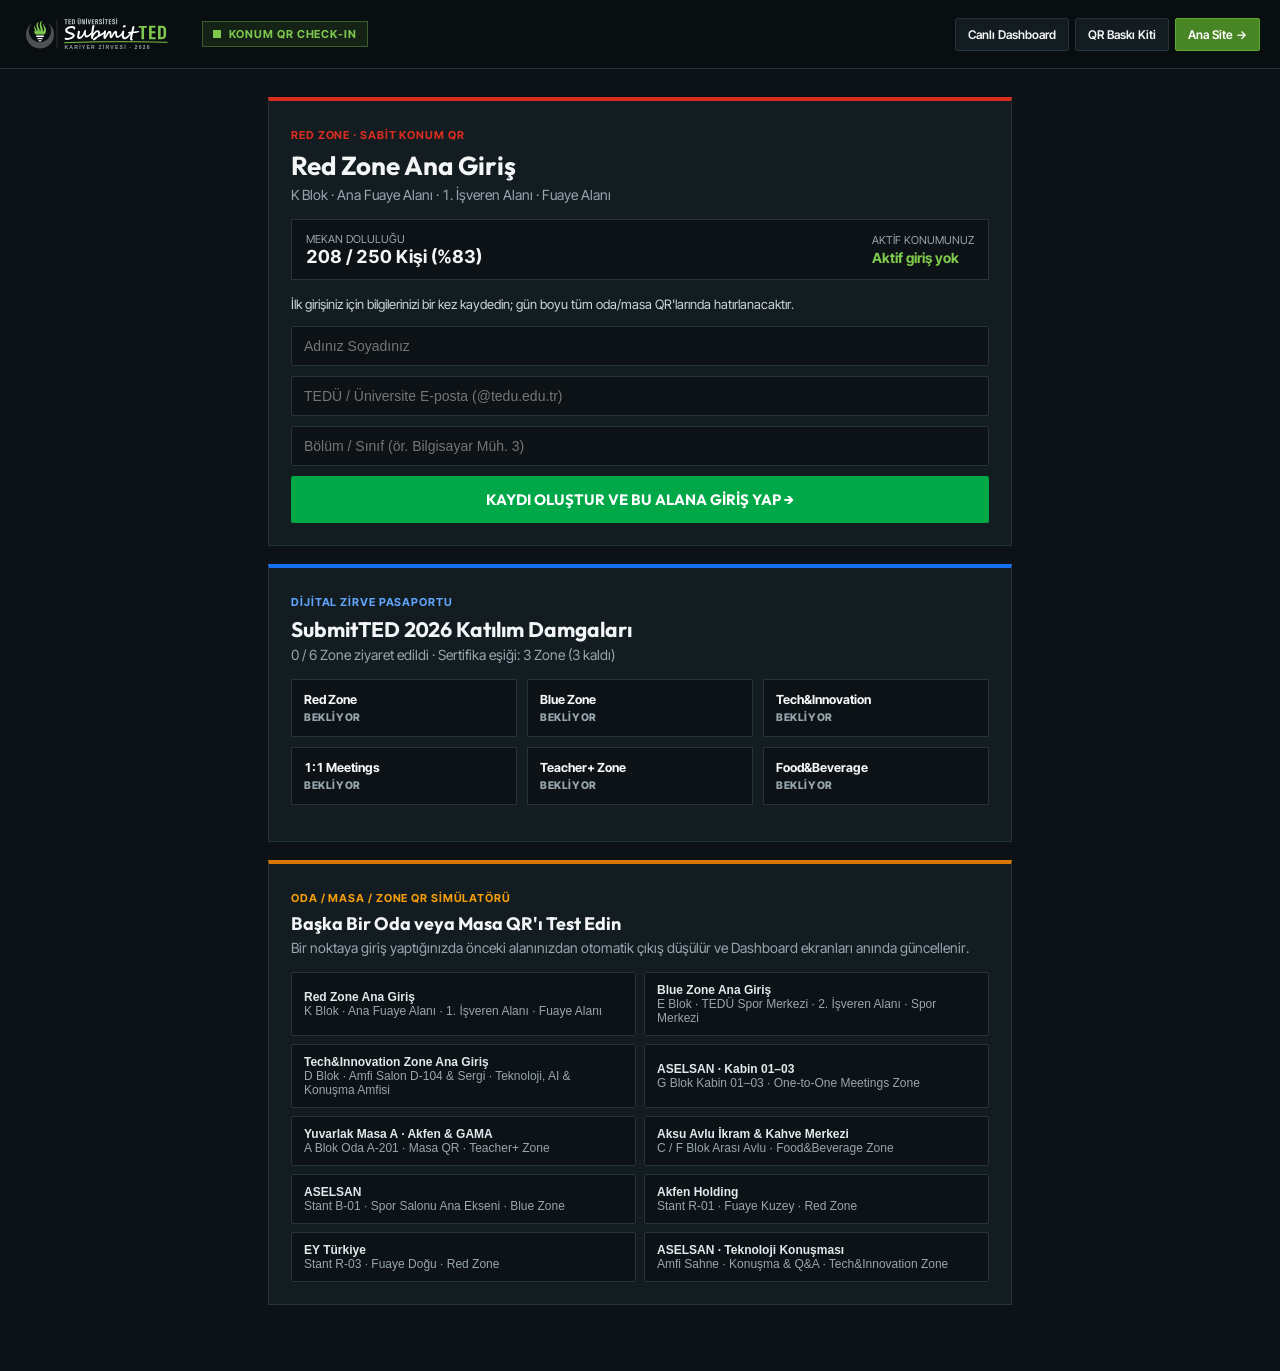
==== checkin.html @ 3219b8c6 "Implement SubmitTED V2: video intro curtain, 6-Zone 3D map, occupancy dashboard, QR check-in passpor" ====
<!DOCTYPE html>
<html lang="tr">
<head>
  <meta charset="UTF-8">
  <meta name="viewport" content="width=device-width, initial-scale=1.0">
  <title>Konum QR Check-in & Zirve Pasaportu | SubmitTED 2026</title>
  <meta name="description" content="SubmitTED 2026 oda, masa ve Zone bazlı QR giriş-çıkış ekranı ve Dijital Zirve Pasaportu.">
  <link rel="icon" type="image/svg+xml" href="assets/submitted-mark.svg">
  <link rel="preconnect" href="https://fonts.googleapis.com">
  <link rel="preconnect" href="https://fonts.gstatic.com" crossorigin>
  <link href="https://fonts.googleapis.com/css2?family=Inter+Tight:wght@400;500;600;700&family=Outfit:wght@500;600;700;800&display=swap" rel="stylesheet">
  <link rel="stylesheet" href="dashboard.css?v=20261124b">
  <style>
    .checkin-wrap { max-width: 780px; margin: 28px auto 48px; padding: 0 18px; }
    .checkin-card {
      background: #131c21; border: 1px solid #25333c; border-top: 4px solid var(--zone-accent, #7dc84d);
      padding: 22px; margin-bottom: 18px;
    }
    .checkin-kicker { font-size: 11px; font-weight: 700; letter-spacing: 0.9px; color: #7dc84d; text-transform: uppercase; }
    .checkin-title { margin: 6px 0 4px; font-family: 'Outfit', sans-serif; font-size: 26px; }
    .checkin-sub { margin: 0 0 16px; color: #98a6b0; font-size: 14px; }
    .checkin-status-bar {
      display: flex; align-items: center; justify-content: space-between; gap: 12px; flex-wrap: wrap;
      background: #0c1215; border: 1px solid #25333c; padding: 12px 14px; margin-bottom: 16px;
    }
    .checkin-form { display: grid; gap: 10px; }
    .checkin-form input, .checkin-form select {
      background: #0c1215; border: 1px solid #25333c; color: #fff; padding: 11px 12px; font-size: 14px; border-radius: 2px;
    }
    .checkin-btn-primary {
      width: 100%; border: none; background: #00a847; color: #fff; padding: 14px 18px;
      font-family: 'Outfit', sans-serif; font-size: 15px; font-weight: 700; cursor: pointer; border-radius: 2px;
    }
    .checkin-btn-primary:hover { background: #149649; }
    .checkin-btn-secondary {
      width: 100%; border: 1px solid #25333c; background: #19242b; color: #fff; padding: 12px 16px;
      font-size: 13.5px; font-weight: 600; cursor: pointer; border-radius: 2px; margin-top: 8px;
    }
    .checkin-feedback {
      margin-top: 12px; padding: 12px 14px; background: rgba(0, 168, 71, 0.14);
      border: 1px solid #00a847; color: #b7f5cf; font-size: 13.5px; line-height: 1.5;
    }
    .passport-grid {
      display: grid; grid-template-columns: repeat(3, minmax(0, 1fr)); gap: 10px; margin: 14px 0;
    }
    .stamp-box {
      border: 1px solid #25333c; background: #0c1215; padding: 12px; font-size: 12.5px;
    }
    .stamp-box.is-stamped {
      border-color: #7dc84d; background: rgba(125, 200, 77, 0.1);
    }
    .stamp-state { font-size: 10.5px; font-weight: 800; letter-spacing: 0.6px; display: block; margin-top: 4px; color: #98a6b0; }
    .stamp-box.is-stamped .stamp-state { color: #7dc84d; }
    .cert-banner {
      padding: 14px; background: linear-gradient(90deg, #102a1d 0%, #16232e 100%);
      border: 1px solid #7dc84d; display: flex; justify-content: space-between; align-items: center; gap: 12px; flex-wrap: wrap;
    }
    .loc-quick-grid {
      display: grid; grid-template-columns: repeat(2, minmax(0, 1fr)); gap: 8px; margin-top: 12px;
    }
    .loc-chip-btn {
      text-align: left; background: #0c1215; border: 1px solid #25333c; color: #e2e8ec;
      padding: 10px 12px; font-size: 12px; cursor: pointer; border-radius: 2px;
    }
    .loc-chip-btn:hover { border-color: #7dc84d; }
    @media (max-width: 640px) {
      .passport-grid, .loc-quick-grid { grid-template-columns: 1fr; }
    }
  </style>
</head>
<body class="dash-body">

  <header class="dash-topbar">
    <div class="dash-container dash-topbar-inner">
      <div class="dash-brand-group">
        <a href="index.html"><img src="assets/submitted-logo-white.svg" alt="SubmitTED Logo" class="dash-logo"></a>
        <div class="dash-env-tag"><span class="pulse-dot"></span><span>KONUM QR CHECK-IN</span></div>
      </div>
      <div class="dash-actions">
        <a href="dashboard.html" class="dash-btn">Canlı Dashboard</a>
        <a href="qr-kit.html" class="dash-btn">QR Baskı Kiti</a>
        <a href="index.html" class="dash-btn dash-btn-accent">Ana Site →</a>
      </div>
    </div>
  </header>

  <main class="checkin-wrap">
    <!-- Scanned Location Card -->
    <section class="checkin-card" id="loc-card">
      <span class="checkin-kicker" id="loc-kicker">OKUTULAN NOKTA</span>
      <h1 class="checkin-title" id="loc-title">Red Zone Ana Giriş</h1>
      <p class="checkin-sub" id="loc-sub">K Blok · Ana Fuaye Alanı</p>

      <div class="checkin-status-bar">
        <div>
          <small style="color:#98a6b0;display:block;font-size:11px;">MEKAN DOLULUĞU</small>
          <strong id="loc-occ-text" style="font-size:18px;">208 / 250 Kişi (%83)</strong>
        </div>
        <div>
          <small style="color:#98a6b0;display:block;font-size:11px;">AKTİF KONUMUNUZ</small>
          <strong id="current-pos-text" style="font-size:14px;color:#7dc84d;">Henüz giriş yapılmadı</strong>
        </div>
      </div>

      <!-- One-Time Attendee Registration if not stored yet -->
      <form id="quick-register-form" class="checkin-form" hidden>
        <p style="margin:0 0 4px;font-size:13px;color:#cbd5dc;">İlk girişiniz için bilgilerinizi bir kez kaydedin; gün boyu tüm oda/masa QR'larında hatırlanacaktır.</p>
        <input type="text" id="reg-name" placeholder="Adınız Soyadınız" required>
        <input type="email" id="reg-email" placeholder="TEDÜ / Üniversite E-posta (@tedu.edu.tr)" required>
        <input type="text" id="reg-dept" placeholder="Bölüm / Sınıf (ör. Bilgisayar Müh. 3)" required>
        <button type="submit" class="checkin-btn-primary">KAYDI OLUŞTUR VE BU ALANA GİRİŞ YAP →</button>
      </form>

      <!-- Instant Check-In / Out Controls when registered -->
      <div id="checkin-action-area" hidden>
        <div style="font-size:13px;color:#cbd5dc;margin-bottom:10px;">
          Katılımcı: <strong id="attendee-badge-name" style="color:#fff;"></strong>
        </div>
        <button type="button" id="do-checkin-btn" class="checkin-btn-primary">BU NOKTAYA GİRİŞ YAP (CHECK-IN) →</button>
        <button type="button" id="do-checkout-btn" class="checkin-btn-secondary" hidden>Şu Anki Konumdan Çıkış Yap (Check-out)</button>
      </div>

      <div class="checkin-feedback" id="checkin-feedback" hidden></div>
    </section>

    <!-- Digital Summit Passport -->
    <section class="checkin-card" style="--zone-accent:#1570EF;">
      <span class="checkin-kicker" style="color:#60a5fa;">DİJİTAL ZİRVE PASAPORTU</span>
      <h2 style="margin:6px 0 4px;font-family:'Outfit',sans-serif;font-size:21px;">SubmitTED 2026 Katılım Damgaları</h2>
      <p class="checkin-sub" id="passport-progress-text">En az 3 farklı Zone QR'ı okutarak dijital katılım sertifikanızı aktif edin.</p>

      <div class="passport-grid" id="passport-grid"></div>

      <div class="cert-banner" id="cert-banner" hidden>
        <div>
          <strong style="color:#7dc84d;display:block;font-size:14px;">SERTİFİKA HAKKI KAZANILDI</strong>
          <span style="font-size:12.5px;color:#dce4ea;">SubmitTED 2026 Resmi Katılım Sertifikası ve Kariyer Çekilişi aktif.</span>
        </div>
        <button type="button" id="open-cert-btn" class="dash-btn dash-btn-accent">Sertifikamı Göster</button>
      </div>
    </section>

    <!-- Switch Location (For Simulating Scanning Different Doors/Tables/Stands) -->
    <section class="checkin-card" style="--zone-accent:#D97706;">
      <span class="checkin-kicker" style="color:#f59e0b;">ODA / MASA / ZONE QR SİMÜLATÖRÜ</span>
      <h3 style="margin:6px 0 4px;font-family:'Outfit',sans-serif;font-size:18px;">Başka Bir Oda veya Masa QR'ı Test Edin</h3>
      <p class="checkin-sub">Bir noktaya giriş yaptığınızda önceki alanınızdan otomatik çıkış düşülür ve Dashboard ekranları anında güncellenir.</p>
      <div class="loc-quick-grid" id="loc-quick-grid"></div>
    </section>
  </main>

  <script src="telemetry.js?v=20261124a"></script>
  <script>
    (function () {
      const api = window.SubmitTEDTelemetry;
      if (!api) return;

      const params = new URLSearchParams(window.location.search);
      let currentLocId = params.get('loc') && api.LOCATIONS[params.get('loc')] ? params.get('loc') : 'red-zone';

      const locCardEl = document.getElementById('loc-card');
      const locKickerEl = document.getElementById('loc-kicker');
      const locTitleEl = document.getElementById('loc-title');
      const locSubEl = document.getElementById('loc-sub');
      const locOccTextEl = document.getElementById('loc-occ-text');
      const currentPosTextEl = document.getElementById('current-pos-text');
      const regFormEl = document.getElementById('quick-register-form');
      const actionAreaEl = document.getElementById('checkin-action-area');
      const attendeeNameEl = document.getElementById('attendee-badge-name');
      const checkInBtn = document.getElementById('do-checkin-btn');
      const checkOutBtn = document.getElementById('do-checkout-btn');
      const feedbackEl = document.getElementById('checkin-feedback');
      const passportGridEl = document.getElementById('passport-grid');
      const passportProgressEl = document.getElementById('passport-progress-text');
      const certBannerEl = document.getElementById('cert-banner');
      const locQuickGridEl = document.getElementById('loc-quick-grid');

      function renderPage(snap) {
        const loc = api.LOCATIONS[currentLocId] || api.LOCATIONS['red-zone'];
        const zone = snap.zonesById[loc.zoneId];
        locCardEl.style.setProperty('--zone-accent', zone.color);
        locKickerEl.textContent = `${zone.name.toUpperCase()} · SABİT KONUM QR`;
        locKickerEl.style.color = zone.color;
        locTitleEl.textContent = loc.title;
        locSubEl.textContent = loc.subTitle;

        if (loc.companyId) {
          const comp = zone.companies.find((c) => c.id === loc.companyId);
          locOccTextEl.textContent = comp ? `${comp.count} / ${comp.capacity} Kişi (%${comp.pct})` : `${zone.count} / ${zone.capacity}`;
        } else {
          locOccTextEl.textContent = `${zone.count} / ${zone.capacity} Kişi (%${zone.pct})`;
        }

        const activeLoc = snap.passport.currentLocId ? api.LOCATIONS[snap.passport.currentLocId] : null;
        currentPosTextEl.textContent = activeLoc ? `${activeLoc.title} (İçeride)` : 'Aktif giriş yok';

        if (!snap.attendee) {
          regFormEl.hidden = false;
          actionAreaEl.hidden = true;
        } else {
          regFormEl.hidden = true;
          actionAreaEl.hidden = false;
          attendeeNameEl.textContent = `${snap.attendee.name} · ${snap.attendee.department}`;
          const isHere = snap.passport.currentLocId === loc.locId;
          checkInBtn.textContent = isHere ? 'BU KONUMDASINIZ (YENİLE)' : 'BU NOKTAYA GİRİŞ YAP (CHECK-IN) →';
          checkOutBtn.hidden = !snap.passport.currentLocId;
        }

        // Passport stamps
        const visitedCount = snap.passport.visitedZones.length;
        passportProgressEl.textContent = `${visitedCount} / 6 Zone ziyaret edildi · Sertifika eşiği: 3 Zone (${visitedCount >= 3 ? 'Tamamlandı' : (3 - visitedCount) + ' kaldı'})`;
        certBannerEl.hidden = visitedCount < 3;

        passportGridEl.innerHTML = snap.zones.map((z) => {
          const ok = snap.passport.visitedZones.includes(z.id);
          return `<div class="stamp-box ${ok ? 'is-stamped' : ''}"><strong>${z.shortName}</strong><span class="stamp-state">${ok ? '✓ DAMGALANDI' : 'BEKLİYOR'}</span></div>`;
        }).join('');

        // Quick test buttons
        const sampleLocs = [
          'red-zone', 'blue-zone', 'tech-zone', '1on1-aselsan', 'roundtable-a', 'food-aksu',
          'stand-aselsan', 'stand-akfen', 'stand-ey', 'tech-aselsan-stage'
        ];
        locQuickGridEl.innerHTML = sampleLocs.map((id) => {
          const item = api.LOCATIONS[id];
          return `<button type="button" class="loc-chip-btn" data-switch-loc="${id}"><strong>${item.title}</strong><br><span style="color:#98a6b0;">${item.subTitle}</span></button>`;
        }).join('');

        locQuickGridEl.querySelectorAll('[data-switch-loc]').forEach((btn) => {
          btn.addEventListener('click', () => {
            currentLocId = btn.dataset.switchLoc;
            const url = new URL(window.location.href);
            url.searchParams.set('loc', currentLocId);
            window.history.replaceState({}, '', url);
            feedbackEl.hidden = true;
            renderPage(api.getSnapshot());
          });
        });
      }

      regFormEl.addEventListener('submit', (e) => {
        e.preventDefault();
        api.registerAttendee({
          name: document.getElementById('reg-name').value,
          email: document.getElementById('reg-email').value,
          department: document.getElementById('reg-dept').value
        });
        const res = api.checkInLocation(currentLocId);
        if (res.ok) {
          feedbackEl.hidden = false;
          feedbackEl.innerHTML = `Kayıt oluşturuldu ve <strong>${res.location.title}</strong> noktasına giriş yapıldı. Dashboard canlı olarak güncellendi.`;
        }
      });

      checkInBtn.addEventListener('click', () => {
        const res = api.checkInLocation(currentLocId);
        if (res.ok) {
          feedbackEl.hidden = false;
          feedbackEl.innerHTML = (res.autoCheckedOutFrom ? `Önceki konumunuzdan (<strong>${res.autoCheckedOutFrom.title}</strong>) otomatik çıkış yapıldı.<br>` : '') +
            `Yeni giriş onaylandı: <strong>${res.location.title}</strong> · Zirve Pasaportunuza işlendi.`;
        }
      });

      checkOutBtn.addEventListener('click', () => {
        const res = api.checkOutCurrent();
        if (res.ok) {
          feedbackEl.hidden = false;
          feedbackEl.innerHTML = `<strong>${res.oldLocation?.title || 'Alan'}</strong> noktasından çıkışınız işlendi.`;
        }
      });

      document.getElementById('open-cert-btn').addEventListener('click', () => {
        const snap = api.getSnapshot();
        feedbackEl.hidden = false;
        feedbackEl.innerHTML = `<strong>SUBMITTED KARİYER ZİRVESİ 2026 KATILIM SERTİFİKASI</strong><br>Sayın <strong>${snap.attendee?.name || 'TEDÜ Katılımcısı'}</strong>, ${snap.passport.visitedZones.length} farklı Zone ziyaretini QR check-in ile tamamlayarak sertifika ve çekiliş hakkı kazandınız.`;
      });

      api.subscribe(renderPage);
    })();
  </script>
</body>
</html>
---- dashboard.css ----
/* ==========================================================================
   SubmitTED Kariyer Zirvesi 2026 — Live Occupancy Web Dashboard (Kiosk & Web)
   Zero QR codes rendered. Sharp telemetry design with tabular precision.
   ========================================================================== */

:root {
  --d-bg: #0c1215;
  --d-surface: #131c21;
  --d-surface-elev: #19242b;
  --d-border: #25333c;
  --d-text: #f3f5f6;
  --d-muted: #98a6b0;
  --d-green: #7dc84d;
  --d-green-deep: #00a847;
  --d-amber: #d97706;
  --d-red: #d92d20;
  --d-blue: #1570ef;
  --font-display: 'Outfit', sans-serif;
  --font-sans: 'Inter Tight', -apple-system, BlinkMacSystemFont, sans-serif;
}

*, *::before, *::after { box-sizing: border-box; }

[hidden] {
  display: none !important;
}

body.dash-body {
  margin: 0;
  min-height: 100vh;
  display: flex;
  flex-direction: column;
  background-color: var(--d-bg);
  color: var(--d-text);
  font-family: var(--font-sans);
  font-variant-numeric: tabular-nums;
  -webkit-font-smoothing: antialiased;
}

.dash-container {
  width: 100%;
  max-width: 1380px;
  margin: 0 auto;
  padding: 0 20px;
}

/* Header */
.dash-topbar {
  background-color: #090e10;
  border-bottom: 1px solid var(--d-border);
}

.dash-topbar-inner {
  display: flex;
  align-items: center;
  justify-content: space-between;
  gap: 16px;
  min-height: 68px;
  padding-top: 8px;
  padding-bottom: 8px;
  flex-wrap: wrap;
}

.dash-brand-group {
  display: flex;
  align-items: center;
  gap: 14px;
}

.dash-logo {
  height: 40px;
  width: auto;
  display: block;
}

.dash-env-tag {
  display: inline-flex;
  align-items: center;
  gap: 8px;
  padding: 5px 10px;
  background-color: rgba(125, 200, 77, 0.1);
  border: 1px solid rgba(125, 200, 77, 0.35);
  color: var(--d-green);
  font-size: 11px;
  font-weight: 700;
  letter-spacing: 0.9px;
}

.pulse-dot {
  width: 8px;
  height: 8px;
  background-color: var(--d-green);
  animation: dashPulse 1.6s infinite;
}

@keyframes dashPulse {
  0%, 100% { opacity: 1; }
  50% { opacity: 0.28; }
}

.dash-header-right {
  display: flex;
  align-items: center;
  gap: 12px;
  flex-wrap: wrap;
}

.dash-kpi-pill {
  background-color: var(--d-surface);
  border: 1px solid var(--d-border);
  padding: 6px 12px;
  display: flex;
  flex-direction: column;
}

.dash-kpi-pill small {
  font-size: 9.5px;
  color: var(--d-muted);
  letter-spacing: 0.8px;
  font-weight: 700;
}

.dash-kpi-pill strong {
  font-family: var(--font-display);
  font-size: 15px;
  color: #ffffff;
}

.dash-actions {
  display: flex;
  align-items: center;
  gap: 6px;
  flex-wrap: wrap;
}

.dash-btn {
  border: 1px solid var(--d-border);
  background-color: var(--d-surface);
  color: var(--d-text);
  padding: 8px 12px;
  font-size: 12px;
  font-weight: 600;
  border-radius: 2px;
  cursor: pointer;
  text-decoration: none;
  display: inline-flex;
  align-items: center;
  transition: border-color 0.15s ease, background-color 0.15s ease;
}

.dash-btn:hover {
  border-color: var(--d-green);
  background-color: var(--d-surface-elev);
}

.dash-btn[aria-pressed='true'] {
  border-color: rgba(125, 200, 77, 0.55);
  color: var(--d-green);
}

.dash-btn-accent {
  background-color: #488524;
  border-color: #5fa832;
  color: #ffffff;
}

.dash-btn-accent:hover {
  background-color: #5fa832;
}

/* Live Session Routing Banner */
.dash-routing-strip {
  background: linear-gradient(90deg, #102a1d 0%, #132334 100%);
  border-bottom: 2px solid var(--d-green);
}

.dash-routing-inner {
  display: flex;
  align-items: center;
  justify-content: space-between;
  gap: 16px;
  padding-top: 12px;
  padding-bottom: 12px;
  flex-wrap: wrap;
}

.routing-left {
  display: flex;
  align-items: center;
  gap: 14px;
  flex-wrap: wrap;
}

.routing-badge {
  background-color: var(--d-green);
  color: #0c1215;
  font-size: 11px;
  font-weight: 800;
  letter-spacing: 0.8px;
  padding: 5px 10px;
  white-space: nowrap;
}

.routing-copy {
  display: flex;
  flex-direction: column;
  gap: 2px;
}

.routing-copy strong {
  font-family: var(--font-display);
  font-size: 17px;
  color: #ffffff;
}

.routing-copy span {
  font-size: 13px;
  color: #cbd5dc;
}

.routing-action-btn {
  background-color: #ffffff;
  color: #0c1215;
  border: none;
  padding: 10px 16px;
  font-size: 12.5px;
  font-weight: 700;
  border-radius: 2px;
  cursor: pointer;
}

.routing-action-btn:hover {
  background-color: var(--d-green);
}

/* Organizer Dispatch Panel */
.dash-dispatch-panel {
  background-color: #10181c;
  border-bottom: 1px solid var(--d-border);
  padding: 12px 0;
}

.dispatch-inner {
  display: flex;
  flex-direction: column;
  gap: 10px;
}

.dispatch-presets {
  display: flex;
  align-items: center;
  gap: 10px;
  flex-wrap: wrap;
}

.dispatch-label {
  font-size: 11px;
  font-weight: 700;
  letter-spacing: 0.7px;
  color: var(--d-muted);
}

.preset-row {
  display: flex;
  gap: 8px;
  flex-wrap: wrap;
}

.dispatch-form {
  display: grid;
  grid-template-columns: 1fr 1.6fr 220px auto;
  gap: 8px;
}

.dispatch-form input,
.dispatch-form select {
  background-color: var(--d-bg);
  border: 1px solid var(--d-border);
  color: #ffffff;
  padding: 8px 10px;
  font-size: 13px;
  border-radius: 2px;
}

/* Main Content */
.dash-main {
  flex: 1;
  padding: 20px 0 28px;
}

.dash-toolbar {
  display: flex;
  align-items: stretch;
  justify-content: space-between;
  gap: 14px;
  margin-bottom: 18px;
  flex-wrap: wrap;
}

.zone-tabs {
  display: flex;
  flex-wrap: wrap;
  gap: 4px;
  background-color: var(--d-surface);
  border: 1px solid var(--d-border);
  padding: 4px;
}

.zone-tab-btn {
  border: none;
  background: transparent;
  color: var(--d-muted);
  padding: 8px 12px;
  font-size: 12px;
  font-weight: 700;
  display: inline-flex;
  align-items: center;
  gap: 7px;
  cursor: pointer;
  border-radius: 2px;
}

.zone-tab-btn i {
  width: 8px;
  height: 8px;
}

.zone-tab-btn.is-active {
  background-color: #ffffff;
  color: #0c1215;
}

.balance-banner {
  display: flex;
  align-items: center;
  gap: 10px;
  background-color: var(--d-surface);
  border: 1px solid var(--d-border);
  border-left: 3px solid var(--d-blue);
  padding: 8px 14px;
  flex: 1;
  min-width: 280px;
}

.balance-tag {
  font-size: 10px;
  font-weight: 800;
  letter-spacing: 0.7px;
  color: #60a5fa;
  white-space: nowrap;
}

.balance-banner p {
  margin: 0;
  font-size: 12.5px;
  color: #dce4ea;
}

/* 6-Zone Telemetry Grid */
.zones-telemetry-grid {
  display: grid;
  grid-template-columns: repeat(3, minmax(0, 1fr));
  gap: 14px;
  margin-bottom: 24px;
}

.zone-card {
  background-color: var(--d-surface);
  border: 1px solid var(--d-border);
  border-top: 4px solid var(--zone-color, var(--d-green));
  padding: 18px;
  display: flex;
  flex-direction: column;
  gap: 12px;
  cursor: pointer;
  transition: transform 0.16s ease, border-color 0.16s ease, box-shadow 0.16s ease;
}

.zone-card:hover {
  transform: translateY(-2px);
  border-color: rgba(255, 255, 255, 0.35);
}

.zone-card.is-selected {
  background-color: var(--d-surface-elev);
  box-shadow: inset 0 0 0 1px var(--zone-color, var(--d-green));
}

.zone-card.is-routing-target {
  box-shadow: 0 0 0 2px var(--d-green);
}

.zone-card-head {
  display: flex;
  align-items: flex-start;
  justify-content: space-between;
  gap: 10px;
}

.zone-kicker {
  font-size: 10.5px;
  font-weight: 700;
  letter-spacing: 0.7px;
  text-transform: uppercase;
  color: var(--d-muted);
  display: block;
  margin-bottom: 3px;
}

.zone-card h3 {
  margin: 0;
  font-family: var(--font-display);
  font-size: 20px;
  font-weight: 700;
  color: #ffffff;
}

.zone-status-badge {
  font-size: 10.5px;
  font-weight: 800;
  padding: 4px 8px;
  letter-spacing: 0.6px;
  color: #ffffff;
  background-color: var(--status-color, #00a847);
  white-space: nowrap;
}

.zone-meter-row {
  display: flex;
  align-items: baseline;
  justify-content: space-between;
  gap: 10px;
}

.zone-pct-big {
  font-family: var(--font-display);
  font-size: 36px;
  font-weight: 800;
  line-height: 1;
  color: #ffffff;
}

.zone-count-meta {
  font-size: 13px;
  color: var(--d-muted);
}

.zone-progress-track {
  width: 100%;
  height: 10px;
  background-color: #090e10;
  border: 1px solid var(--d-border);
  overflow: hidden;
}

.zone-progress-fill {
  height: 100%;
  background-color: var(--zone-color, var(--d-green));
  transition: width 0.35s ease;
}

.zone-sub-preview {
  display: grid;
  gap: 5px;
  padding-top: 8px;
  border-top: 1px solid var(--d-border);
}

.zone-sub-row {
  display: flex;
  justify-content: space-between;
  align-items: center;
  font-size: 12px;
  color: #cbd5dc;
}

.zone-sub-row strong {
  color: #ffffff;
}

.routing-tag-mini {
  display: inline-block;
  margin-top: 4px;
  padding: 3px 7px;
  background-color: rgba(125, 200, 77, 0.14);
  border: 1px solid var(--d-green);
  color: var(--d-green);
  font-size: 10.5px;
  font-weight: 700;
}

/* Company & Stand Occupancy Grid Inside Selected Zone */
.zone-companies-section {
  background-color: var(--d-surface);
  border: 1px solid var(--d-border);
  padding: 20px;
}

.section-bar {
  display: flex;
  align-items: center;
  justify-content: space-between;
  gap: 14px;
  padding-bottom: 14px;
  margin-bottom: 16px;
  border-bottom: 1px solid var(--d-border);
  flex-wrap: wrap;
}

.section-kicker {
  display: block;
  font-size: 11px;
  font-weight: 700;
  letter-spacing: 0.8px;
  color: var(--d-green);
  margin-bottom: 4px;
}

.section-bar h2 {
  margin: 0;
  font-family: var(--font-display);
  font-size: 22px;
}

.zone-meta-chip {
  font-size: 12.5px;
  color: #dce4ea;
  background-color: var(--d-bg);
  border: 1px solid var(--d-border);
  padding: 7px 12px;
}

.companies-grid {
  display: grid;
  grid-template-columns: repeat(3, minmax(0, 1fr));
  gap: 12px;
}

.company-card {
  background-color: var(--d-bg);
  border: 1px solid var(--d-border);
  border-left: 3px solid var(--zone-color, var(--d-green));
  padding: 14px 16px;
  display: flex;
  flex-direction: column;
  gap: 8px;
}

.company-card-top {
  display: flex;
  justify-content: space-between;
  align-items: flex-start;
  gap: 8px;
}

.company-card h4 {
  margin: 0 0 2px;
  font-family: var(--font-display);
  font-size: 16.5px;
  color: #ffffff;
}

.company-role {
  font-size: 11.5px;
  color: var(--d-muted);
}

.company-pct {
  font-family: var(--font-display);
  font-size: 22px;
  font-weight: 800;
  color: #ffffff;
}

.company-desk {
  font-size: 11.5px;
  color: #b7c4ce;
}

.company-bar-track {
  height: 7px;
  background-color: #162026;
  overflow: hidden;
}

.company-bar-fill {
  height: 100%;
  background-color: var(--status-color, var(--d-green));
  transition: width 0.35s ease;
}

.company-card-foot {
  display: flex;
  justify-content: space-between;
  font-size: 11.5px;
  color: var(--d-muted);
}

/* RadioTEDU Ticker Bar */
.dash-ticker-bar {
  background-color: #070b0d;
  border-top: 1px solid var(--d-border);
  padding: 10px 0;
}

.ticker-inner {
  display: flex;
  align-items: center;
  justify-content: space-between;
  gap: 16px;
  flex-wrap: wrap;
}

.ticker-brand {
  background-color: #182734;
  border: 1px solid #2b4459;
  color: #ffffff;
  font-size: 10.5px;
  font-weight: 800;
  letter-spacing: 0.8px;
  padding: 4px 9px;
  white-space: nowrap;
}

.ticker-text {
  margin: 0;
  flex: 1;
  font-size: 13px;
  color: #e2e8ec;
}

.ticker-credit {
  display: inline-flex;
  align-items: center;
  gap: 8px;
  color: #9ba8b0;
  text-decoration: none;
  font-size: 11.5px;
}

/* Responsive */
@media (max-width: 1024px) {
  .zones-telemetry-grid,
  .companies-grid {
    grid-template-columns: repeat(2, minmax(0, 1fr));
  }
  .dispatch-form {
    grid-template-columns: 1fr 1fr;
  }
}

@media (max-width: 680px) {
  .dash-container {
    padding: 0 14px;
  }
  .zone-tabs {
    width: 100%;
  }
  .zone-tab-btn {
    padding: 7px 9px;
    font-size: 11px;
  }
  .balance-banner {
    min-width: 0;
    width: 100%;
    flex-direction: column;
    align-items: flex-start;
    gap: 4px;
  }
  .routing-right,
  .routing-action-btn {
    width: 100%;
  }
  .zones-telemetry-grid,
  .companies-grid,
  .dispatch-form {
    grid-template-columns: 1fr;
  }
  .dash-kpi-pill {
    flex: 1;
  }
}
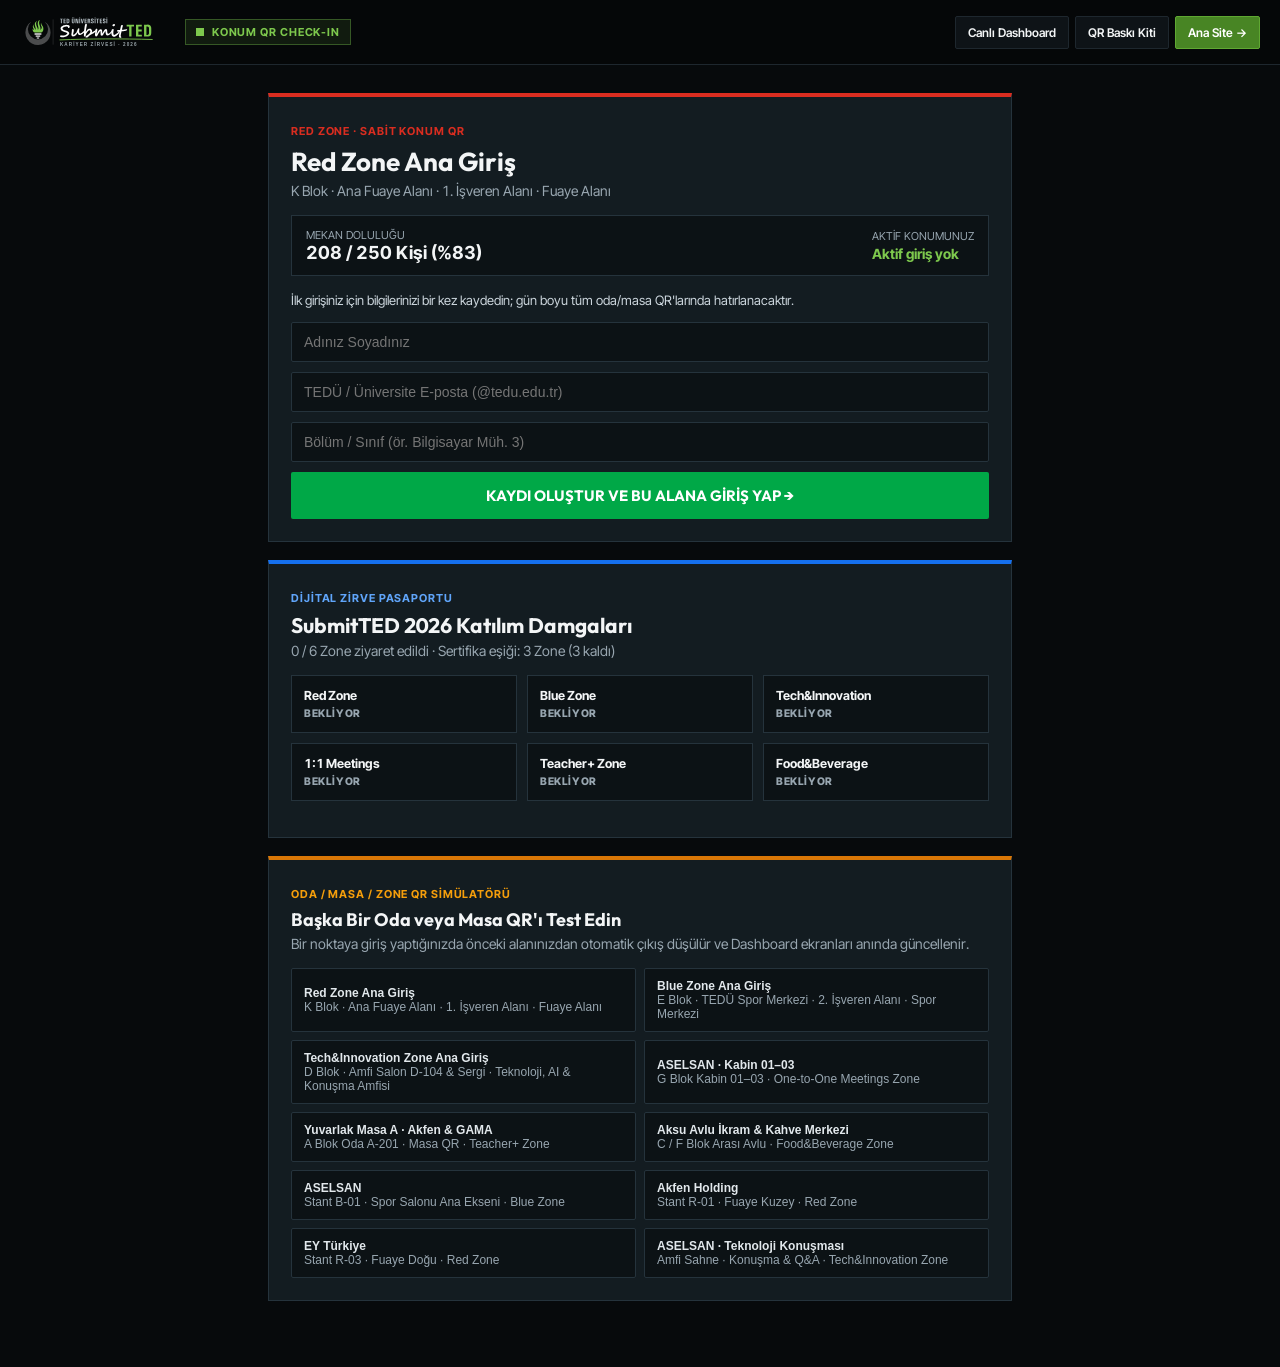
==== commit 0cbc182b: "Redesign dashboard.html as dark Airport FIDS board with soft-flashing bottom gate announcement bar" ====
--- a/checkin.html
+++ b/checkin.html
@@ -9,7 +9,7 @@
   <link rel="preconnect" href="https://fonts.googleapis.com">
   <link rel="preconnect" href="https://fonts.gstatic.com" crossorigin>
   <link href="https://fonts.googleapis.com/css2?family=Inter+Tight:wght@400;500;600;700&family=Outfit:wght@500;600;700;800&display=swap" rel="stylesheet">
-  <link rel="stylesheet" href="dashboard.css?v=20261124b">
+  <link rel="stylesheet" href="portal.css?v=20261124fids">
   <style>
     .checkin-wrap { max-width: 780px; margin: 28px auto 48px; padding: 0 18px; }
     .checkin-card {
--- a/portal.css
+++ b/portal.css
@@ -0,0 +1,74 @@
+/* Shared Dark UI Styles for Check-in Portal & Organizer QR Print Kit */
+:root {
+  --d-bg: #070a0c;
+  --d-surface: #0e1317;
+  --d-surface-elev: #151c22;
+  --d-border: #1e272e;
+  --d-text: #f3f5f6;
+  --d-muted: #98a6b0;
+  --d-green: #7dc84d;
+  --font-display: 'Outfit', sans-serif;
+  --font-sans: 'Inter Tight', -apple-system, BlinkMacSystemFont, sans-serif;
+}
+
+*, *::before, *::after { box-sizing: border-box; }
+[hidden] { display: none !important; }
+
+body.dash-body {
+  margin: 0;
+  min-height: 100vh;
+  display: flex;
+  flex-direction: column;
+  background-color: var(--d-bg);
+  color: var(--d-text);
+  font-family: var(--font-sans);
+  font-variant-numeric: tabular-nums;
+  -webkit-font-smoothing: antialiased;
+}
+
+.dash-container { width: 100%; max-width: 1320px; margin: 0 auto; padding: 0 20px; }
+
+.dash-topbar { background-color: #050708; border-bottom: 1px solid var(--d-border); }
+.dash-topbar-inner {
+  display: flex; align-items: center; justify-content: space-between;
+  gap: 16px; min-height: 64px; padding-top: 8px; padding-bottom: 8px; flex-wrap: wrap;
+}
+.dash-brand-group { display: flex; align-items: center; gap: 14px; }
+.dash-logo { height: 36px; width: auto; display: block; }
+.dash-env-tag {
+  display: inline-flex; align-items: center; gap: 8px; padding: 5px 10px;
+  background-color: rgba(125, 200, 77, 0.1); border: 1px solid rgba(125, 200, 77, 0.35);
+  color: var(--d-green); font-size: 11px; font-weight: 700; letter-spacing: 0.9px;
+}
+.pulse-dot { width: 8px; height: 8px; background-color: var(--d-green); }
+
+.dash-actions { display: flex; align-items: center; gap: 6px; flex-wrap: wrap; }
+.dash-btn {
+  border: 1px solid var(--d-border); background-color: var(--d-surface); color: var(--d-text);
+  padding: 8px 12px; font-size: 12px; font-weight: 600; border-radius: 2px;
+  cursor: pointer; text-decoration: none; display: inline-flex; align-items: center;
+}
+.dash-btn:hover { border-color: var(--d-green); background-color: var(--d-surface-elev); }
+.dash-btn-accent { background-color: #488524; border-color: #5fa832; color: #ffffff; }
+.dash-btn-accent:hover { background-color: #5fa832; }
+
+.zone-tabs {
+  display: flex; flex-wrap: wrap; gap: 4px;
+  background-color: var(--d-surface); border: 1px solid var(--d-border); padding: 4px;
+}
+.zone-tab-btn {
+  border: none; background: transparent; color: var(--d-muted);
+  padding: 8px 12px; font-size: 12px; font-weight: 700;
+  display: inline-flex; align-items: center; gap: 7px; cursor: pointer; border-radius: 2px;
+}
+.zone-tab-btn i { width: 8px; height: 8px; }
+.zone-tab-btn.is-active { background-color: #ffffff; color: #050708; }
+
+.dash-ticker-bar { background-color: #050708; border-top: 1px solid var(--d-border); padding: 10px 0; margin-top: auto; }
+.ticker-inner { display: flex; align-items: center; justify-content: space-between; gap: 16px; flex-wrap: wrap; }
+.ticker-brand {
+  background-color: #182734; border: 1px solid #2b4459; color: #ffffff;
+  font-size: 10.5px; font-weight: 800; letter-spacing: 0.8px; padding: 4px 9px; white-space: nowrap;
+}
+.ticker-text { margin: 0; flex: 1; font-size: 13px; color: #e2e8ec; }
+.ticker-credit { display: inline-flex; align-items: center; gap: 8px; color: #9ba8b0; text-decoration: none; font-size: 11.5px; }
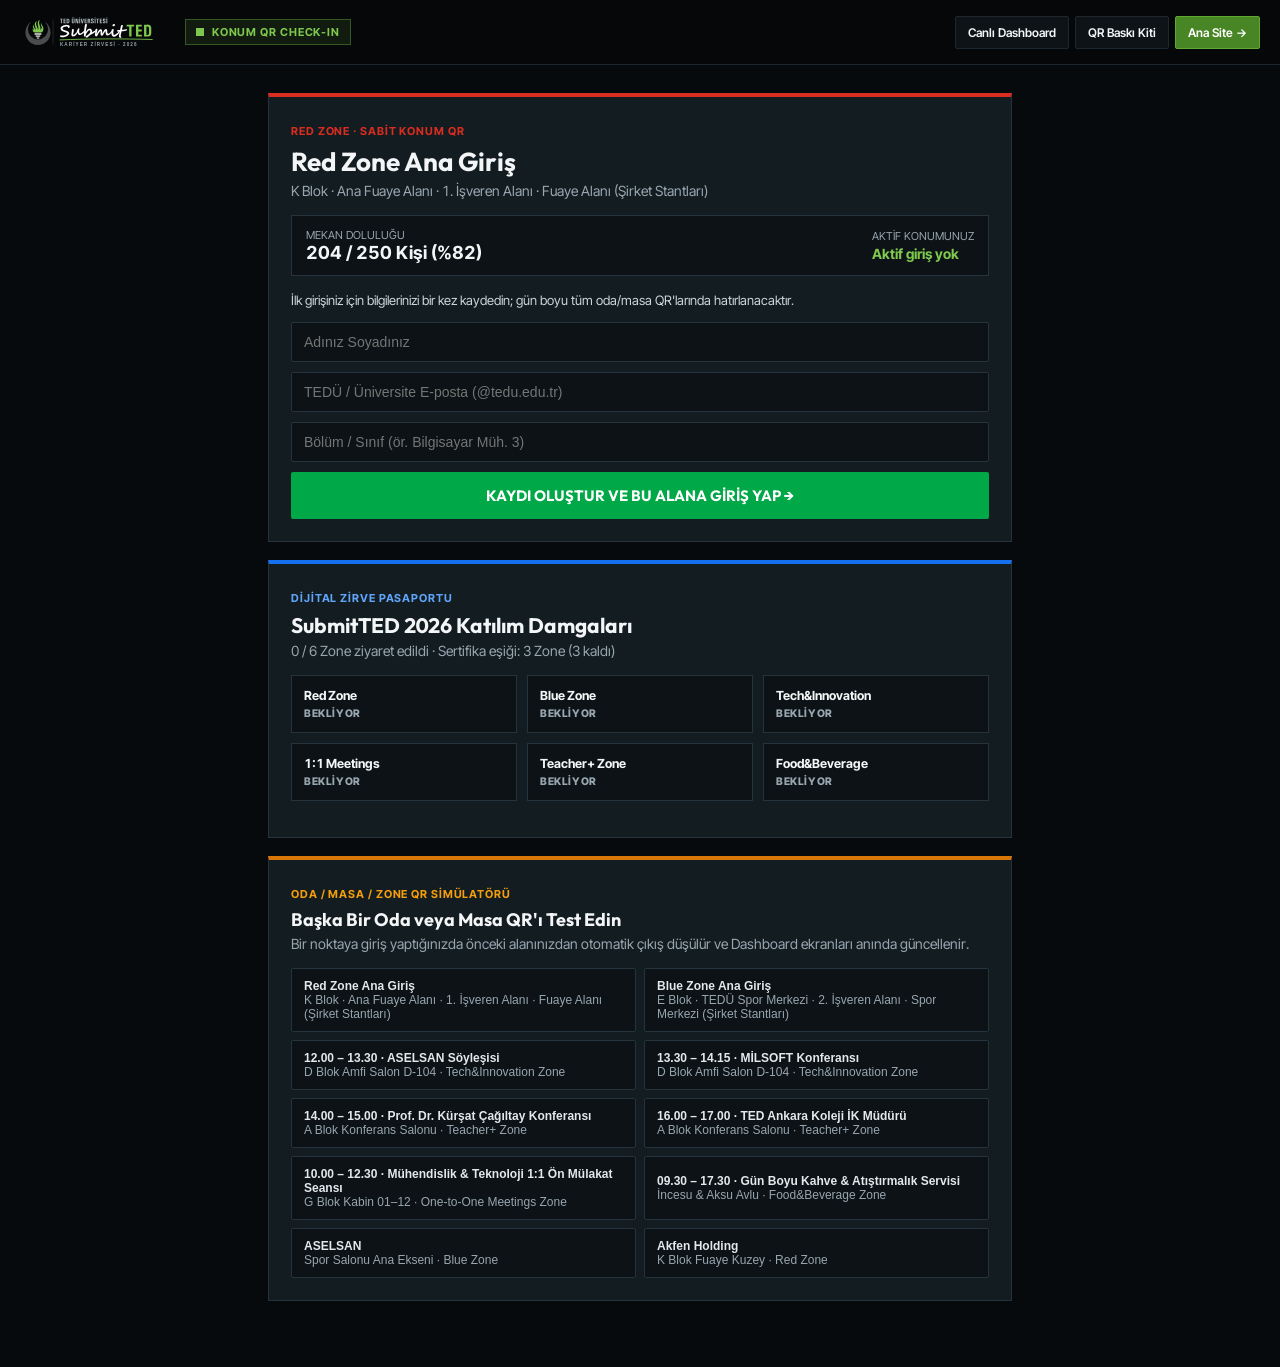
==== commit 090e08ca: "Restrict company stands to Red and Blue Zones; convert Tech&Innovation, Teacher+ and other Zones to " ====
--- a/checkin.html
+++ b/checkin.html
@@ -149,7 +149,7 @@
     </section>
   </main>
 
-  <script src="telemetry.js?v=20261124a"></script>
+  <script src="telemetry.js?v=20261124v4"></script>
   <script>
     (function () {
       const api = window.SubmitTEDTelemetry;
@@ -184,9 +184,9 @@
         locTitleEl.textContent = loc.title;
         locSubEl.textContent = loc.subTitle;
 
-        if (loc.companyId) {
-          const comp = zone.companies.find((c) => c.id === loc.companyId);
-          locOccTextEl.textContent = comp ? `${comp.count} / ${comp.capacity} Kişi (%${comp.pct})` : `${zone.count} / ${zone.capacity}`;
+        if (loc.itemId) {
+          const item = zone.items.find((c) => c.id === loc.itemId);
+          locOccTextEl.textContent = item ? `${item.count} / ${item.capacity} Kişi (%${item.pct})` : `${zone.count} / ${zone.capacity}`;
         } else {
           locOccTextEl.textContent = `${zone.count} / ${zone.capacity} Kişi (%${zone.pct})`;
         }
@@ -218,8 +218,9 @@
 
         // Quick test buttons
         const sampleLocs = [
-          'red-zone', 'blue-zone', 'tech-zone', '1on1-aselsan', 'roundtable-a', 'food-aksu',
-          'stand-aselsan', 'stand-akfen', 'stand-ey', 'tech-aselsan-stage'
+          'red-zone', 'blue-zone', 'tech-aselsan-1200', 'tech-milsoft-1330',
+          'teacher-cagiltay-1400', 'teacher-tedkolej-1600', '1on1-morning', 'food-coffee-allday',
+          'stand-aselsan', 'stand-akfen'
         ];
         locQuickGridEl.innerHTML = sampleLocs.map((id) => {
           const item = api.LOCATIONS[id];
